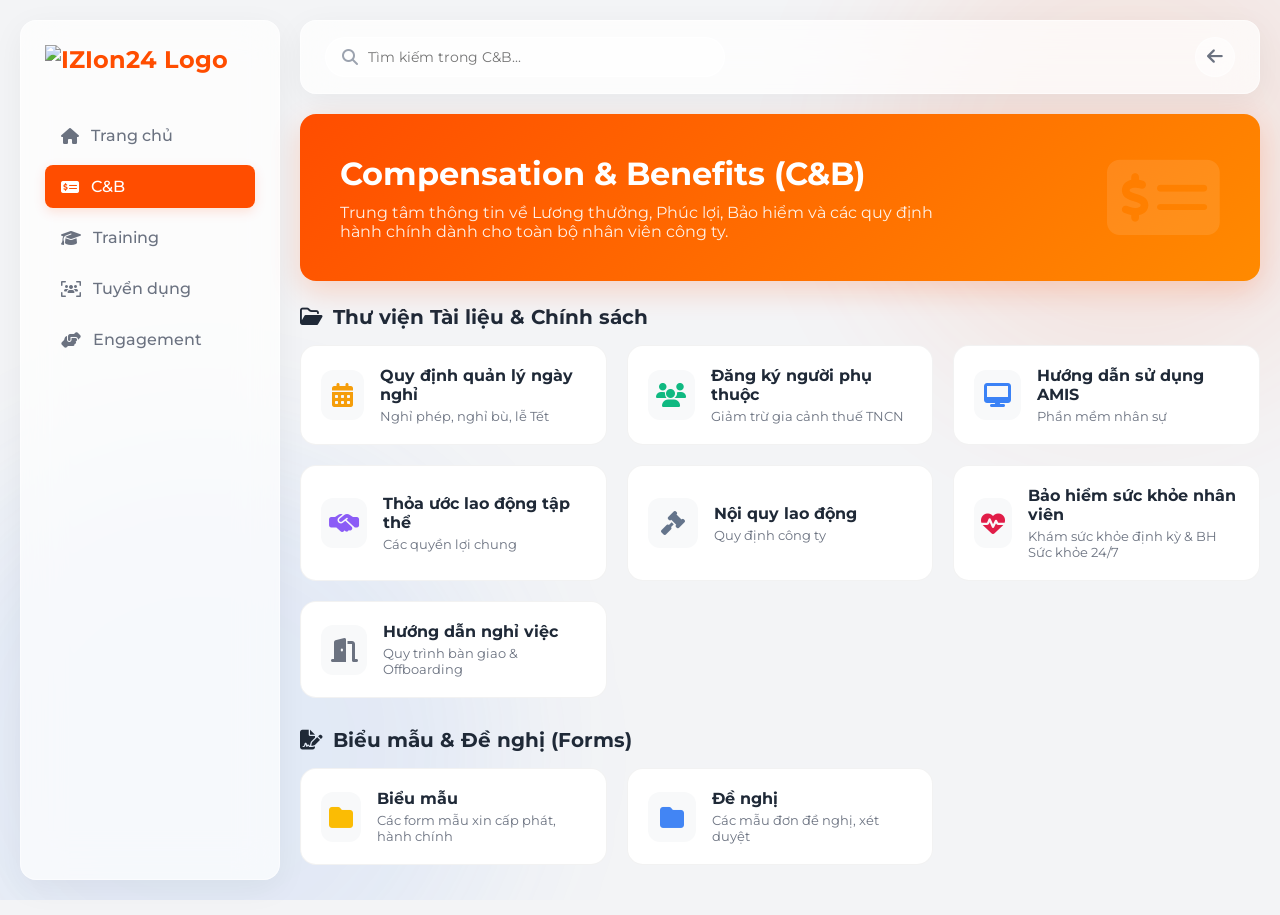
==== cb.html @ ee3f5f40 "Update cb.html update link file quy định ngày nghỉ" ====
<!DOCTYPE html>
<html lang="vi">
<head>
    <meta charset="UTF-8">
    <meta name="viewport" content="width=device-width, initial-scale=1.0">
    <title>HR Portal - C&B</title>
    <link href="https://fonts.googleapis.com/css2?family=Montserrat:wght@300;400;500;600;700&display=swap" rel="stylesheet">
    <link rel="stylesheet" href="https://cdnjs.cloudflare.com/ajax/libs/font-awesome/6.4.0/css/all.min.css">
    <link rel="stylesheet" href="style.css">
    <style>
        .page-header {
            background: linear-gradient(135deg, var(--primary) 0%, #ff8a00 100%);
            color: white;
            padding: 40px;
            border-radius: var(--radius);
            margin-bottom: 24px;
            box-shadow: 0 10px 30px rgba(255, 77, 0, 0.2);
            position: relative;
            overflow: hidden;
        }
        .page-header h1 { font-size: 32px; margin-bottom: 10px; }
        .page-header p { opacity: 0.9; font-size: 16px; max-width: 600px; }
        .page-header .icon-bg {
            position: absolute;
            right: 40px;
            top: 50%;
            transform: translateY(-50%);
            font-size: 100px;
            opacity: 0.1;
        }
        
        .resource-section {
            margin-bottom: 30px;
        }
        .resource-section h2 {
            font-size: 20px;
            margin-bottom: 16px;
            color: var(--text-main);
            display: flex;
            align-items: center;
            gap: 10px;
        }
        .resource-grid {
            display: grid;
            grid-template-columns: repeat(auto-fill, minmax(300px, 1fr));
            gap: 20px;
        }
        .drive-card {
            display: flex;
            align-items: center;
            gap: 16px;
            padding: 20px;
            background: white;
            border-radius: var(--radius);
            border: 1px solid rgba(0,0,0,0.05);
            transition: all 0.3s;
            cursor: pointer;
        }
        .drive-card:hover {
            transform: translateY(-3px);
            box-shadow: 0 8px 20px rgba(0,0,0,0.08);
            border-color: var(--primary-light);
        }
        .drive-icon {
            width: 50px;
            height: 50px;
            background: #f8f9fa;
            border-radius: 12px;
            display: flex;
            align-items: center;
            justify-content: center;
            font-size: 24px;
            color: #1a73e8; /* Google Drive color */
        }
        .drive-info h4 { font-size: 16px; margin-bottom: 4px; color: var(--text-main); }
        .drive-info p { font-size: 13px; color: var(--text-muted); }
    </style>
</head>
<body>
    <div class="background-blobs">
        <div class="blob blob-1"></div>
        <div class="blob blob-2"></div>
    </div>

    <div class="dashboard-container">
        <!-- Sidebar -->
        <aside class="sidebar glass-panel">
            <div class="logo">
                <img src="https://cms.izion24.com.vn/assets/098f2a3e-0f6f-4d96-aa2f-f60034ebe8cb/Logo%20Izion24%2003?width=600&quality=100&fit=contain&format=webp" alt="IZIon24 Logo" class="company-logo">
            </div>
            <nav class="nav-menu">
                <a href="index.html" class="nav-item"><i class="fa-solid fa-house"></i> Trang chủ</a>
                <a href="cb.html" class="nav-item active"><i class="fa-solid fa-money-check-dollar"></i> C&B</a>
                <a href="training.html" class="nav-item"><i class="fa-solid fa-graduation-cap"></i> Training</a>
                <a href="ta.html" class="nav-item"><i class="fa-solid fa-users-viewfinder"></i> Tuyển dụng</a>
                <a href="engagement.html" class="nav-item"><i class="fa-solid fa-handshake-angle"></i> Engagement</a>
            </nav>

        </aside>

        <!-- Main Content -->
        <main class="main-content">
            <header class="top-header glass-panel">
                <div class="search-bar">
                    <i class="fa-solid fa-magnifying-glass"></i>
                    <input type="text" placeholder="Tìm kiếm trong C&B...">
                </div>
                <div class="header-actions">
                    <a href="index.html" class="icon-btn" style="display:flex;align-items:center;justify-content:center"><i class="fa-solid fa-arrow-left"></i></a>
                </div>
            </header>

            <div class="content-area">
                <div class="page-header">
                    <h1>Compensation & Benefits (C&B)</h1>
                    <p>Trung tâm thông tin về Lương thưởng, Phúc lợi, Bảo hiểm và các quy định hành chính dành cho toàn bộ nhân viên công ty.</p>
                    <i class="fa-solid fa-money-check-dollar icon-bg"></i>
                </div>

                <div class="resource-section">
                    <h2><i class="fa-regular fa-folder-open"></i> Thư viện Tài liệu & Chính sách</h2>
                    <div class="resource-grid">
                        <a href="https://docs.google.com/document/d/1AbxZcBMudWza9EZrAGZC777dz2JgKwRQf4gHFp1xR5Q/edit?usp=sharing" target="_blank" class="drive-card">
                            <div class="drive-icon"><i class="fa-solid fa-calendar-days" style="color:#f59e0b"></i></div>
                            <div class="drive-info">
                                <h4>Quy định quản lý ngày nghỉ</h4>
                                <p>Nghỉ phép, nghỉ bù, lễ Tết</p>
                            </div>
                        </a>
                        <a href="https://ideallifevn-my.sharepoint.com/:f:/r/personal/appdept_izion24_com_vn/Documents/Ideal%20Life%20-%20Team%20HR/HR_Public%20Shared/H%C6%B0%E1%BB%9Bng%20D%E1%BA%ABn%20%C4%90%C4%83ng%20K%C3%BD%20Ng%C6%B0%E1%BB%9Di%20Ph%E1%BB%A5%20Thu%E1%BB%99c?csf=1&web=1&e=7vIiGQ" target="_blank" class="drive-card">
                            <div class="drive-icon"><i class="fa-solid fa-users" style="color:#10b981"></i></div>
                            <div class="drive-info">
                                <h4>Đăng ký người phụ thuộc</h4>
                                <p>Giảm trừ gia cảnh thuế TNCN</p>
                            </div>
                        </a>
                        <a href="https://ideallifevn-my.sharepoint.com/:f:/r/personal/appdept_izion24_com_vn/Documents/Ideal%20Life%20-%20Team%20HR/HR_Public%20Shared/H%C6%B0%E1%BB%9Bng%20D%E1%BA%ABn%20S%E1%BB%AD%20D%E1%BB%A5ng%20AMIS?csf=1&web=1&e=7DCGFP" target="_blank" class="drive-card">
                            <div class="drive-icon"><i class="fa-solid fa-desktop" style="color:#3b82f6"></i></div>
                            <div class="drive-info">
                                <h4>Hướng dẫn sử dụng AMIS</h4>
                                <p>Phần mềm nhân sự</p>
                            </div>
                        </a>
                        <a href="https://ideallifevn-my.sharepoint.com/:f:/r/personal/appdept_izion24_com_vn/Documents/Ideal%20Life%20-%20Team%20HR/HR_Public%20Shared/Th%E1%BB%8Fa%20%C6%AF%E1%BB%9Bc%20Lao%20%C4%90%E1%BB%99ng%20Ideal%20Life?csf=1&web=1&e=rgpT95" target="_blank" class="drive-card">
                            <div class="drive-icon"><i class="fa-solid fa-handshake-simple" style="color:#8b5cf6"></i></div>
                            <div class="drive-info">
                                <h4>Thỏa ước lao động tập thể</h4>
                                <p>Các quyền lợi chung</p>
                            </div>
                        </a>
                        <a href="https://ideallifevn-my.sharepoint.com/:f:/r/personal/appdept_izion24_com_vn/Documents/Ideal%20Life%20-%20Team%20HR/HR_Public%20Shared/N%E1%BB%99i%20Quy%20Lao%20%C4%90%E1%BB%99ng%20Ideal%20Life?csf=1&web=1&e=Hp98Ed" target="_blank" class="drive-card">
                            <div class="drive-icon"><i class="fa-solid fa-gavel" style="color:#64748b"></i></div>
                            <div class="drive-info">
                                <h4>Nội quy lao động</h4>
                                <p>Quy định công ty</p>
                            </div>
                        </a>
                        <a href="https://ideallifevn-my.sharepoint.com/:f:/r/personal/appdept_izion24_com_vn/Documents/Ideal%20Life%20-%20Team%20HR/HR_Public%20Shared/B%E1%BA%A3o%20Hi%E1%BB%83m%20S%E1%BB%A9c%20Kh%E1%BB%8Fe_Healthcare%20Insurance?csf=1&web=1&e=AlxNN8" target="_blank" class="drive-card">
                            <div class="drive-icon"><i class="fa-solid fa-heart-pulse" style="color:#e11d48"></i></div>
                            <div class="drive-info">
                                <h4>Bảo hiểm sức khỏe nhân viên</h4>
                                <p>Khám sức khỏe định kỳ & BH Sức khỏe 24/7</p>
                            </div>
                        </a>
                        <a href="https://ideallifevn-my.sharepoint.com/:f:/r/personal/appdept_izion24_com_vn/Documents/Ideal%20Life%20-%20Team%20HR/HR_Public%20Shared/H%C6%B0%E1%BB%9Bng%20D%E1%BA%ABn%20Ngh%E1%BB%89%20Vi%E1%BB%87c?csf=1&web=1&e=UAAgF6" target="_blank" class="drive-card">
                            <div class="drive-icon"><i class="fa-solid fa-door-open" style="color:#6b7280"></i></div>
                            <div class="drive-info">
                                <h4>Hướng dẫn nghỉ việc</h4>
                                <p>Quy trình bàn giao & Offboarding</p>
                            </div>
                        </a>
                    </div>
                </div>

                <div class="resource-section">
                    <h2><i class="fa-solid fa-file-signature"></i> Biểu mẫu & Đề nghị (Forms)</h2>
                    <div class="resource-grid">
                        <a href="https://ideallifevn-my.sharepoint.com/:b:/r/personal/appdept_izion24_com_vn/Documents/Ideal%20Life%20-%20Team%20HR/HR_Public%20Shared/Quy%20%C4%90%E1%BB%8Bnh%20Qu%E1%BA%A3n%20L%C3%BD%20Ng%C3%A0y%20Ngh%E1%BB%89%20%C4%90%E1%BB%91i%20V%E1%BB%9Bi%20Ng%C6%B0%E1%BB%9Di%20Lao%20%C4%90%E1%BB%99ng%20T%E1%BA%A1i%20Ideal%20Life/IDL_Quy%20%C4%90%E1%BB%8Bnh%20Qu%E1%BA%A3n%20L%C3%BD%20Ng%C3%A0y%20Ngh%E1%BB%89%20D%C3%A0nh%20Cho%20Ng%C6%B0%E1%BB%9Di%20Lao%20%C4%90%E1%BB%99ng_2023.pdf?csf=1&web=1&e=c96oAh" target="_blank" class="drive-card">
                            <div class="drive-icon"><i class="fa-solid fa-folder" style="color:#fbbc04"></i></div>
                            <div class="drive-info">
                                <h4>Biểu mẫu</h4>
                                <p>Các form mẫu xin cấp phát, hành chính</p>
                            </div>
                        </a>
                        <a href="https://ideallifevn-my.sharepoint.com/:f:/r/personal/appdept_izion24_com_vn/Documents/Ideal%20Life%20-%20Team%20HR/HR_Public%20Shared/H%C6%B0%E1%BB%9Bng%20D%E1%BA%ABn%20Ngh%E1%BB%89%20Vi%E1%BB%87c?csf=1&web=1&e=UAAgF6" target="_blank" class="drive-card">
                            <div class="drive-icon"><i class="fa-solid fa-folder" style="color:#4285f4"></i></div>
                            <div class="drive-info">
                                <h4>Đề nghị</h4>
                                <p>Các mẫu đơn đề nghị, xét duyệt</p>
                            </div>
                        </a>
                    </div>
                </div>
            </div>
        </main>
    </div>
    <script src="app.js"></script>
</body>
</html>
---- style.css ----
:root {
    /* Brand Colors */
    --primary: #FF4D00;
    --primary-hover: #e64500;
    --primary-light: rgba(255, 77, 0, 0.15);
    
    /* Backgrounds & Surfaces (Glassmorphism) */
    --bg-color: #f3f4f6;
    --surface: rgba(255, 255, 255, 0.7);
    --surface-border: rgba(255, 255, 255, 0.5);
    
    /* Typography */
    --text-main: #1f2937;
    --text-muted: #6b7280;
    --text-light: #9ca3af;
    
    /* Layout */
    --sidebar-width: 260px;
    --radius: 16px;
    --radius-sm: 8px;
    --shadow: 0 8px 32px rgba(0, 0, 0, 0.05);
}

* {
    margin: 0;
    padding: 0;
    box-sizing: border-box;
    font-family: 'Montserrat', sans-serif;
}

body {
    background-color: var(--bg-color);
    color: var(--text-main);
    min-height: 100vh;
    overflow-x: hidden;
    position: relative;
}

/* Background Blobs for Glassmorphism Effect */
.background-blobs {
    position: fixed;
    top: 0;
    left: 0;
    width: 100vw;
    height: 100vh;
    z-index: -1;
    overflow: hidden;
}

.blob {
    position: absolute;
    border-radius: 50%;
    filter: blur(80px);
    opacity: 0.6;
    animation: float 10s infinite ease-in-out alternate;
}

.blob-1 {
    top: -100px;
    right: -100px;
    width: 500px;
    height: 500px;
    background: var(--primary-light);
}

.blob-2 {
    bottom: -150px;
    left: -100px;
    width: 600px;
    height: 600px;
    background: rgba(59, 130, 246, 0.15); /* Soft blue blob */
    animation-delay: -5s;
}

@keyframes float {
    0% { transform: translate(0, 0) scale(1); }
    100% { transform: translate(30px, 50px) scale(1.1); }
}

/* Reusable Components */
.glass-panel {
    background: var(--surface);
    backdrop-filter: blur(20px);
    -webkit-backdrop-filter: blur(20px);
    border: 1px solid var(--surface-border);
    border-radius: var(--radius);
    box-shadow: var(--shadow);
}

a {
    text-decoration: none;
    color: inherit;
}

/* Layout Container */
.dashboard-container {
    display: flex;
    min-height: 100vh;
    padding: 20px;
    gap: 20px;
}

/* Sidebar */
.sidebar {
    width: var(--sidebar-width);
    flex-shrink: 0;
    display: flex;
    flex-direction: column;
    padding: 24px;
    position: sticky;
    top: 20px;
    height: calc(100vh - 40px);
}

.logo {
    display: flex;
    align-items: center;
    gap: 12px;
    font-size: 24px;
    font-weight: 700;
    color: var(--primary);
    margin-bottom: 40px;
}

.company-logo {
    max-width: 100%;
    max-height: 40px;
    object-fit: contain;
}

.nav-menu {
    display: flex;
    flex-direction: column;
    gap: 8px;
    flex: 1;
}

.nav-item {
    display: flex;
    align-items: center;
    gap: 12px;
    padding: 12px 16px;
    border-radius: var(--radius-sm);
    color: var(--text-muted);
    font-weight: 500;
    transition: all 0.3s ease;
}

.nav-item:hover {
    background: rgba(255, 255, 255, 0.5);
    color: var(--text-main);
    transform: translateX(4px);
}

.nav-item.active {
    background: var(--primary);
    color: white;
    box-shadow: 0 4px 12px var(--primary-light);
}

.user-profile {
    display: flex;
    align-items: center;
    gap: 12px;
    padding-top: 20px;
    border-top: 1px solid rgba(0,0,0,0.05);
}

.avatar img {
    width: 40px;
    height: 40px;
    border-radius: 50%;
}

.user-info {
    display: flex;
    flex-direction: column;
}

.user-name {
    font-weight: 600;
    font-size: 14px;
}

.user-role {
    font-size: 12px;
    color: var(--text-muted);
}

/* Main Content */
.main-content {
    flex: 1;
    display: flex;
    flex-direction: column;
    gap: 20px;
    min-width: 0;
}

/* Header */
.top-header {
    display: flex;
    justify-content: space-between;
    align-items: center;
    padding: 16px 24px;
    border-radius: var(--radius);
}

.search-bar {
    display: flex;
    align-items: center;
    gap: 10px;
    background: rgba(255, 255, 255, 0.6);
    padding: 10px 16px;
    border-radius: 20px;
    width: 400px;
    border: 1px solid rgba(255, 255, 255, 0.8);
    transition: all 0.3s ease;
}

.search-bar:focus-within {
    background: white;
    box-shadow: 0 4px 12px rgba(0,0,0,0.05);
    border-color: var(--primary-light);
}

.search-bar i {
    color: var(--text-light);
}

.search-bar input {
    border: none;
    background: transparent;
    outline: none;
    width: 100%;
    font-size: 14px;
    color: var(--text-main);
}

.header-actions {
    display: flex;
    align-items: center;
    gap: 16px;
}

.icon-btn {
    width: 40px;
    height: 40px;
    border-radius: 50%;
    border: 1px solid var(--surface-border);
    background: rgba(255, 255, 255, 0.5);
    color: var(--text-muted);
    cursor: pointer;
    transition: all 0.2s;
    font-size: 18px;
}

.icon-btn:hover {
    background: white;
    color: var(--primary);
}

.primary-btn {
    background: var(--primary);
    color: white;
    border: none;
    padding: 10px 20px;
    border-radius: 20px;
    font-weight: 500;
    cursor: pointer;
    display: flex;
    align-items: center;
    gap: 8px;
    transition: all 0.2s;
    box-shadow: 0 4px 12px var(--primary-light);
}

.primary-btn:hover {
    background: var(--primary-hover);
    transform: translateY(-2px);
}

/* Dashboard Content Area */
.content-area {
    animation: fadeIn 0.5s ease-out;
}

@keyframes fadeIn {
    from { opacity: 0; transform: translateY(10px); }
    to { opacity: 1; transform: translateY(0); }
}

.welcome-section {
    margin-bottom: 24px;
}

.welcome-section h1 {
    font-size: 28px;
    margin-bottom: 8px;
    color: var(--text-main);
}

.welcome-section p {
    color: var(--text-muted);
}

.departments-grid {
    display: grid;
    grid-template-columns: repeat(auto-fit, minmax(280px, 1fr));
    gap: 20px;
    margin-bottom: 24px;
}

.dept-card {
    padding: 24px;
    display: flex;
    flex-direction: column;
    gap: 16px;
    transition: all 0.3s ease;
    cursor: pointer;
    position: relative;
    overflow: hidden;
}

.dept-card::before {
    content: '';
    position: absolute;
    top: 0;
    left: 0;
    width: 4px;
    height: 100%;
    background: var(--primary);
    opacity: 0;
    transition: opacity 0.3s ease;
}

.dept-card:hover {
    transform: translateY(-5px);
    background: rgba(255, 255, 255, 0.9);
}

.dept-card:hover::before {
    opacity: 1;
}

.card-icon {
    width: 48px;
    height: 48px;
    border-radius: 12px;
    display: flex;
    align-items: center;
    justify-content: center;
    font-size: 20px;
}

.dept-card h3 {
    font-size: 18px;
    font-weight: 600;
}

.dept-card p {
    font-size: 14px;
    color: var(--text-muted);
    line-height: 1.5;
    flex: 1;
}

.card-link {
    font-size: 14px;
    font-weight: 600;
    color: var(--primary);
    display: flex;
    align-items: center;
    gap: 6px;
    opacity: 0;
    transform: translateX(-10px);
    transition: all 0.3s ease;
}

.dept-card:hover .card-link {
    opacity: 1;
    transform: translateX(0);
}

.dashboard-bottom {
    display: grid;
    grid-template-columns: 1fr;
    gap: 20px;
}

.announcements {
    padding: 24px;
}

.announcements h3 {
    font-size: 18px;
    margin-bottom: 20px;
    display: flex;
    align-items: center;
    gap: 10px;
    color: var(--primary);
}

.news-list {
    list-style: none;
    display: flex;
    flex-direction: column;
    gap: 16px;
}

.news-list li {
    display: flex;
    gap: 16px;
    padding-bottom: 16px;
    border-bottom: 1px solid rgba(0,0,0,0.05);
}

.news-list li:last-child {
    border-bottom: none;
    padding-bottom: 0;
}

.news-date {
    font-weight: 600;
    color: var(--primary);
    font-size: 14px;
    min-width: 50px;
}

.news-list h4 {
    font-size: 15px;
    margin-bottom: 4px;
}

.news-list p {
    font-size: 13px;
    color: var(--text-muted);
}

/* Responsive */
@media (max-width: 1024px) {
    .dashboard-container {
        flex-direction: column;
    }
    
    .sidebar {
        width: 100%;
        height: auto;
        position: static;
        flex-direction: row;
        align-items: center;
        justify-content: space-between;
        padding: 16px;
    }
    
    .nav-menu {
        flex-direction: row;
        overflow-x: auto;
    }
    
    .user-profile {
        padding-top: 0;
        border-top: none;
        border-left: 1px solid rgba(0,0,0,0.05);
        padding-left: 20px;
    }
}
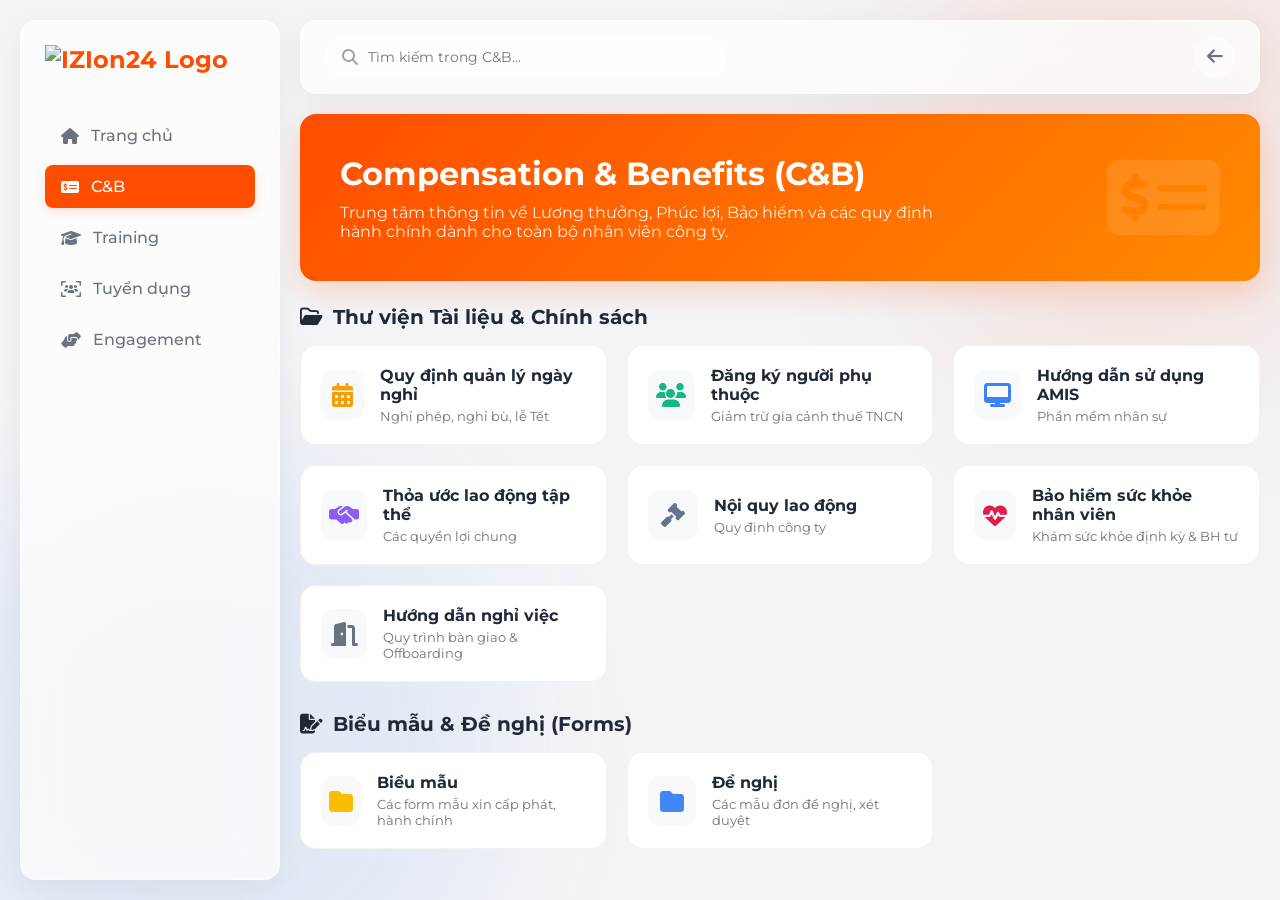
==== commit d64e0c17: "Add files via upload" ====
--- a/cb.html
+++ b/cb.html
@@ -4,6 +4,7 @@
     <meta charset="UTF-8">
     <meta name="viewport" content="width=device-width, initial-scale=1.0">
     <title>HR Portal - C&B</title>
+    <link rel="icon" type="image/png" href="favicon.png">
     <link href="https://fonts.googleapis.com/css2?family=Montserrat:wght@300;400;500;600;700&display=swap" rel="stylesheet">
     <link rel="stylesheet" href="https://cdnjs.cloudflare.com/ajax/libs/font-awesome/6.4.0/css/all.min.css">
     <link rel="stylesheet" href="style.css">
@@ -77,6 +78,11 @@
     </style>
 </head>
 <body>
+    <!-- Mobile: Logo bar trên cùng (bấm về trang chủ) -->
+    <a href="index.html" class="mobile-top-bar">
+        <img src="https://cms.izion24.com.vn/assets/098f2a3e-0f6f-4d96-aa2f-f60034ebe8cb/Logo%20Izion24%2003?width=600&quality=100&fit=contain&format=webp" alt="IZIon24 Logo" class="company-logo">
+    </a>
+
     <div class="background-blobs">
         <div class="blob blob-1"></div>
         <div class="blob blob-2"></div>
@@ -120,49 +126,49 @@
                 <div class="resource-section">
                     <h2><i class="fa-regular fa-folder-open"></i> Thư viện Tài liệu & Chính sách</h2>
                     <div class="resource-grid">
-                        <a href="https://docs.google.com/document/d/1AbxZcBMudWza9EZrAGZC777dz2JgKwRQf4gHFp1xR5Q/edit?usp=sharing" target="_blank" class="drive-card">
+                        <a href="https://docs.google.com/document/d/1f5UoTVVw1qe2sle0U5Uk7vuESmFowIqIcg8D15KIDoM/edit?usp=sharing" target="_blank" class="drive-card">
                             <div class="drive-icon"><i class="fa-solid fa-calendar-days" style="color:#f59e0b"></i></div>
                             <div class="drive-info">
                                 <h4>Quy định quản lý ngày nghỉ</h4>
                                 <p>Nghỉ phép, nghỉ bù, lễ Tết</p>
                             </div>
                         </a>
-                        <a href="https://ideallifevn-my.sharepoint.com/:f:/r/personal/appdept_izion24_com_vn/Documents/Ideal%20Life%20-%20Team%20HR/HR_Public%20Shared/H%C6%B0%E1%BB%9Bng%20D%E1%BA%ABn%20%C4%90%C4%83ng%20K%C3%BD%20Ng%C6%B0%E1%BB%9Di%20Ph%E1%BB%A5%20Thu%E1%BB%99c?csf=1&web=1&e=7vIiGQ" target="_blank" class="drive-card">
+                        <a href="https://docs.google.com/document/d/1f5UoTVVw1qe2sle0U5Uk7vuESmFowIqIcg8D15KIDoM/edit?usp=sharing" target="_blank" class="drive-card">
                             <div class="drive-icon"><i class="fa-solid fa-users" style="color:#10b981"></i></div>
                             <div class="drive-info">
                                 <h4>Đăng ký người phụ thuộc</h4>
                                 <p>Giảm trừ gia cảnh thuế TNCN</p>
                             </div>
                         </a>
-                        <a href="https://ideallifevn-my.sharepoint.com/:f:/r/personal/appdept_izion24_com_vn/Documents/Ideal%20Life%20-%20Team%20HR/HR_Public%20Shared/H%C6%B0%E1%BB%9Bng%20D%E1%BA%ABn%20S%E1%BB%AD%20D%E1%BB%A5ng%20AMIS?csf=1&web=1&e=7DCGFP" target="_blank" class="drive-card">
+                        <a href="https://docs.google.com/document/d/1f5UoTVVw1qe2sle0U5Uk7vuESmFowIqIcg8D15KIDoM/edit?usp=sharing" target="_blank" class="drive-card">
                             <div class="drive-icon"><i class="fa-solid fa-desktop" style="color:#3b82f6"></i></div>
                             <div class="drive-info">
                                 <h4>Hướng dẫn sử dụng AMIS</h4>
                                 <p>Phần mềm nhân sự</p>
                             </div>
                         </a>
-                        <a href="https://ideallifevn-my.sharepoint.com/:f:/r/personal/appdept_izion24_com_vn/Documents/Ideal%20Life%20-%20Team%20HR/HR_Public%20Shared/Th%E1%BB%8Fa%20%C6%AF%E1%BB%9Bc%20Lao%20%C4%90%E1%BB%99ng%20Ideal%20Life?csf=1&web=1&e=rgpT95" target="_blank" class="drive-card">
+                        <a href="https://docs.google.com/document/d/1f5UoTVVw1qe2sle0U5Uk7vuESmFowIqIcg8D15KIDoM/edit?usp=sharing" target="_blank" class="drive-card">
                             <div class="drive-icon"><i class="fa-solid fa-handshake-simple" style="color:#8b5cf6"></i></div>
                             <div class="drive-info">
                                 <h4>Thỏa ước lao động tập thể</h4>
                                 <p>Các quyền lợi chung</p>
                             </div>
                         </a>
-                        <a href="https://ideallifevn-my.sharepoint.com/:f:/r/personal/appdept_izion24_com_vn/Documents/Ideal%20Life%20-%20Team%20HR/HR_Public%20Shared/N%E1%BB%99i%20Quy%20Lao%20%C4%90%E1%BB%99ng%20Ideal%20Life?csf=1&web=1&e=Hp98Ed" target="_blank" class="drive-card">
+                        <a href="https://docs.google.com/document/d/1f5UoTVVw1qe2sle0U5Uk7vuESmFowIqIcg8D15KIDoM/edit?usp=sharing" target="_blank" class="drive-card">
                             <div class="drive-icon"><i class="fa-solid fa-gavel" style="color:#64748b"></i></div>
                             <div class="drive-info">
                                 <h4>Nội quy lao động</h4>
                                 <p>Quy định công ty</p>
                             </div>
                         </a>
-                        <a href="https://ideallifevn-my.sharepoint.com/:f:/r/personal/appdept_izion24_com_vn/Documents/Ideal%20Life%20-%20Team%20HR/HR_Public%20Shared/B%E1%BA%A3o%20Hi%E1%BB%83m%20S%E1%BB%A9c%20Kh%E1%BB%8Fe_Healthcare%20Insurance?csf=1&web=1&e=AlxNN8" target="_blank" class="drive-card">
+                        <a href="https://docs.google.com/document/d/1f5UoTVVw1qe2sle0U5Uk7vuESmFowIqIcg8D15KIDoM/edit?usp=sharing" target="_blank" class="drive-card">
                             <div class="drive-icon"><i class="fa-solid fa-heart-pulse" style="color:#e11d48"></i></div>
                             <div class="drive-info">
                                 <h4>Bảo hiểm sức khỏe nhân viên</h4>
-                                <p>Khám sức khỏe định kỳ & BH Sức khỏe 24/7</p>
-                            </div>
-                        </a>
-                        <a href="https://ideallifevn-my.sharepoint.com/:f:/r/personal/appdept_izion24_com_vn/Documents/Ideal%20Life%20-%20Team%20HR/HR_Public%20Shared/H%C6%B0%E1%BB%9Bng%20D%E1%BA%ABn%20Ngh%E1%BB%89%20Vi%E1%BB%87c?csf=1&web=1&e=UAAgF6" target="_blank" class="drive-card">
+                                <p>Khám sức khỏe định kỳ & BH tư</p>
+                            </div>
+                        </a>
+                        <a href="https://docs.google.com/document/d/1f5UoTVVw1qe2sle0U5Uk7vuESmFowIqIcg8D15KIDoM/edit?usp=sharing" target="_blank" class="drive-card">
                             <div class="drive-icon"><i class="fa-solid fa-door-open" style="color:#6b7280"></i></div>
                             <div class="drive-info">
                                 <h4>Hướng dẫn nghỉ việc</h4>
@@ -175,14 +181,14 @@
                 <div class="resource-section">
                     <h2><i class="fa-solid fa-file-signature"></i> Biểu mẫu & Đề nghị (Forms)</h2>
                     <div class="resource-grid">
-                        <a href="https://ideallifevn-my.sharepoint.com/:b:/r/personal/appdept_izion24_com_vn/Documents/Ideal%20Life%20-%20Team%20HR/HR_Public%20Shared/Quy%20%C4%90%E1%BB%8Bnh%20Qu%E1%BA%A3n%20L%C3%BD%20Ng%C3%A0y%20Ngh%E1%BB%89%20%C4%90%E1%BB%91i%20V%E1%BB%9Bi%20Ng%C6%B0%E1%BB%9Di%20Lao%20%C4%90%E1%BB%99ng%20T%E1%BA%A1i%20Ideal%20Life/IDL_Quy%20%C4%90%E1%BB%8Bnh%20Qu%E1%BA%A3n%20L%C3%BD%20Ng%C3%A0y%20Ngh%E1%BB%89%20D%C3%A0nh%20Cho%20Ng%C6%B0%E1%BB%9Di%20Lao%20%C4%90%E1%BB%99ng_2023.pdf?csf=1&web=1&e=c96oAh" target="_blank" class="drive-card">
+                        <a href="https://docs.google.com/document/d/1f5UoTVVw1qe2sle0U5Uk7vuESmFowIqIcg8D15KIDoM/edit?usp=sharing" target="_blank" class="drive-card">
                             <div class="drive-icon"><i class="fa-solid fa-folder" style="color:#fbbc04"></i></div>
                             <div class="drive-info">
                                 <h4>Biểu mẫu</h4>
                                 <p>Các form mẫu xin cấp phát, hành chính</p>
                             </div>
                         </a>
-                        <a href="https://ideallifevn-my.sharepoint.com/:f:/r/personal/appdept_izion24_com_vn/Documents/Ideal%20Life%20-%20Team%20HR/HR_Public%20Shared/H%C6%B0%E1%BB%9Bng%20D%E1%BA%ABn%20Ngh%E1%BB%89%20Vi%E1%BB%87c?csf=1&web=1&e=UAAgF6" target="_blank" class="drive-card">
+                        <a href="https://docs.google.com/document/d/1f5UoTVVw1qe2sle0U5Uk7vuESmFowIqIcg8D15KIDoM/edit?usp=sharing" target="_blank" class="drive-card">
                             <div class="drive-icon"><i class="fa-solid fa-folder" style="color:#4285f4"></i></div>
                             <div class="drive-info">
                                 <h4>Đề nghị</h4>
@@ -194,6 +200,30 @@
             </div>
         </main>
     </div>
+    <!-- Mobile: Bottom Navigation Bar -->
+    <nav class="mobile-bottom-nav">
+        <a href="index.html" class="mobile-nav-item">
+            <i class="fa-solid fa-house"></i>
+            <span>Trang chủ</span>
+        </a>
+        <a href="cb.html" class="mobile-nav-item active">
+            <i class="fa-solid fa-money-check-dollar"></i>
+            <span>C&B</span>
+        </a>
+        <a href="training.html" class="mobile-nav-item">
+            <i class="fa-solid fa-graduation-cap"></i>
+            <span>Training</span>
+        </a>
+        <a href="ta.html" class="mobile-nav-item">
+            <i class="fa-solid fa-users-viewfinder"></i>
+            <span>Tuyển dụng</span>
+        </a>
+        <a href="engagement.html" class="mobile-nav-item">
+            <i class="fa-solid fa-handshake-angle"></i>
+            <span>Engagement</span>
+        </a>
+    </nav>
+
     <script src="app.js"></script>
 </body>
 </html>
--- a/style.css
+++ b/style.css
@@ -412,11 +412,19 @@
     gap: 16px;
     padding-bottom: 16px;
     border-bottom: 1px solid rgba(0,0,0,0.05);
+    align-items: flex-start;
 }
 
 .news-list li:last-child {
     border-bottom: none;
     padding-bottom: 0;
+}
+
+/* Đảm bảo phần nội dung tin tức không bị cắt */
+.news-list li > div {
+    flex: 1;
+    min-width: 0;
+    word-break: break-word;
 }
 
 .news-date {
@@ -424,43 +432,144 @@
     color: var(--primary);
     font-size: 14px;
     min-width: 50px;
+    flex-shrink: 0;
 }
 
 .news-list h4 {
     font-size: 15px;
     margin-bottom: 4px;
+    word-break: break-word;
 }
 
 .news-list p {
     font-size: 13px;
     color: var(--text-muted);
-}
-
-/* Responsive */
-@media (max-width: 1024px) {
+    word-break: break-word;
+    white-space: normal;
+    overflow: visible;
+}
+
+/* ===================== RESPONSIVE MOBILE ===================== */
+
+/* Ẩn bottom nav và top bar trên desktop */
+.mobile-bottom-nav { display: none; }
+.mobile-top-bar    { display: none; }
+
+@media (max-width: 768px) {
+
+    /* Ẩn sidebar hoàn toàn */
+    .sidebar { display: none; }
+
+    /* Hiện mobile logo bar (sticky trên cùng) */
+    .mobile-top-bar {
+        display: flex;
+        align-items: center;
+        justify-content: center;
+        padding: 12px 16px;
+        background: rgba(255, 255, 255, 0.88);
+        backdrop-filter: blur(20px);
+        -webkit-backdrop-filter: blur(20px);
+        border-bottom: 1px solid rgba(0, 0, 0, 0.06);
+        position: sticky;
+        top: 0;
+        z-index: 100;
+        box-shadow: 0 2px 10px rgba(0,0,0,0.05);
+    }
+
+    .mobile-top-bar .company-logo {
+        max-height: 34px;
+        object-fit: contain;
+    }
+
+    /* Hiện bottom navigation bar */
+    .mobile-bottom-nav {
+        position: fixed;
+        bottom: 0;
+        left: 0;
+        right: 0;
+        z-index: 999;
+        background: rgba(255, 255, 255, 0.95);
+        backdrop-filter: blur(20px);
+        -webkit-backdrop-filter: blur(20px);
+        border-top: 1px solid rgba(0, 0, 0, 0.08);
+        display: flex;
+        justify-content: space-around;
+        align-items: center;
+        padding: 8px 0 14px 0;
+        box-shadow: 0 -4px 20px rgba(0, 0, 0, 0.06);
+    }
+
+    .mobile-nav-item {
+        display: flex;
+        flex-direction: column;
+        align-items: center;
+        gap: 3px;
+        padding: 4px 8px;
+        color: var(--text-muted);
+        font-size: 10px;
+        font-weight: 500;
+        text-decoration: none;
+        transition: color 0.2s;
+        min-width: 50px;
+    }
+
+    .mobile-nav-item i { font-size: 20px; }
+    .mobile-nav-item.active { color: var(--primary); }
+
+    /* Layout: 1 cột, có chỗ cho bottom nav */
     .dashboard-container {
         flex-direction: column;
-    }
-    
-    .sidebar {
-        width: 100%;
-        height: auto;
-        position: static;
-        flex-direction: row;
-        align-items: center;
-        justify-content: space-between;
-        padding: 16px;
-    }
-    
-    .nav-menu {
-        flex-direction: row;
-        overflow-x: auto;
-    }
-    
-    .user-profile {
-        padding-top: 0;
-        border-top: none;
-        border-left: 1px solid rgba(0,0,0,0.05);
-        padding-left: 20px;
-    }
-}
+        padding: 12px 12px 100px 12px;
+        gap: 12px;
+    }
+
+    /* Header thu gọn */
+    .top-header { padding: 10px 14px; gap: 10px; }
+    .search-bar { width: 100%; flex: 1; }
+
+    /* Hero header nhỏ lại */
+    .page-header { padding: 24px 20px !important; }
+    .page-header h1 { font-size: 20px !important; }
+    .page-header .icon-bg { display: none; }
+
+    /* Tất cả grid chuyển sang 1 cột */
+    .departments-grid,
+    .resource-grid,
+    .policy-grid,
+    .job-grid,
+    .engagement-grid { grid-template-columns: 1fr; }
+
+    /* Welcome section */
+    .welcome-section h1 { font-size: 20px; }
+
+    /* Training grid 1 cột */
+    .training-grid { grid-template-columns: 1fr !important; }
+
+    /* Bảng tin & Thông báo: hiển thị đầy đủ nội dung */
+    .announcements { padding: 16px; }
+
+    .news-list li {
+        flex-direction: column;
+        gap: 6px;
+        padding-bottom: 16px;
+    }
+
+    .news-list h4 { font-size: 14px; }
+
+    .news-list p {
+        font-size: 13px;
+        white-space: normal;
+        overflow: visible;
+        display: block;
+    }
+
+    .news-date {
+        font-size: 11px;
+        min-width: unset;
+        background: rgba(255, 77, 0, 0.1);
+        padding: 3px 8px;
+        border-radius: 4px;
+        font-weight: 600;
+        display: inline-block;
+    }
+}
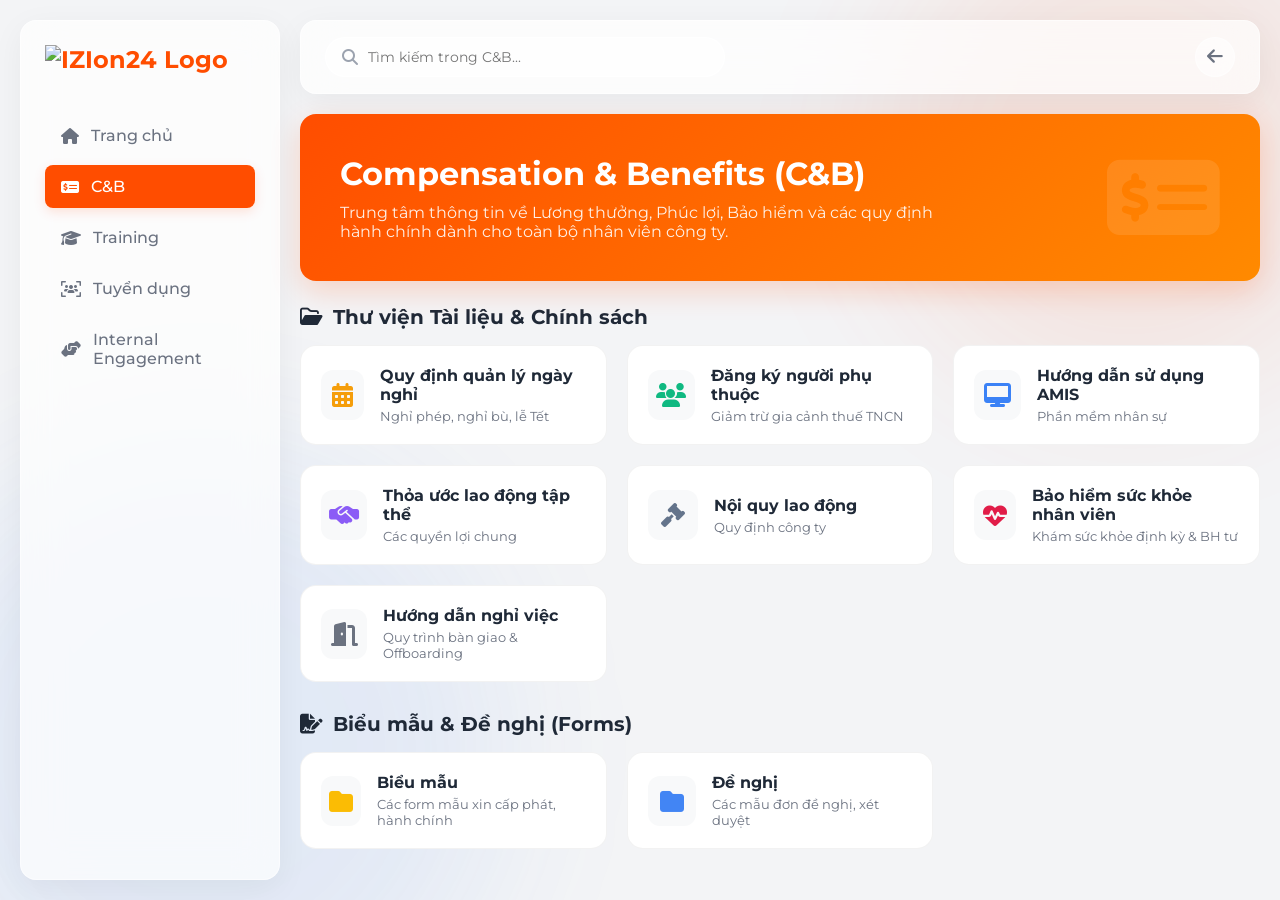
==== commit 1400d977: "Update cb.html" ====
--- a/cb.html
+++ b/cb.html
@@ -99,7 +99,7 @@
                 <a href="cb.html" class="nav-item active"><i class="fa-solid fa-money-check-dollar"></i> C&B</a>
                 <a href="training.html" class="nav-item"><i class="fa-solid fa-graduation-cap"></i> Training</a>
                 <a href="ta.html" class="nav-item"><i class="fa-solid fa-users-viewfinder"></i> Tuyển dụng</a>
-                <a href="engagement.html" class="nav-item"><i class="fa-solid fa-handshake-angle"></i> Engagement</a>
+                <a href="engagement.html" class="nav-item"><i class="fa-solid fa-handshake-angle"></i>Internal Engagement</a>
             </nav>
 
         </aside>
@@ -126,49 +126,49 @@
                 <div class="resource-section">
                     <h2><i class="fa-regular fa-folder-open"></i> Thư viện Tài liệu & Chính sách</h2>
                     <div class="resource-grid">
-                        <a href="https://docs.google.com/document/d/1f5UoTVVw1qe2sle0U5Uk7vuESmFowIqIcg8D15KIDoM/edit?usp=sharing" target="_blank" class="drive-card">
+                        <a href="https://ideallifevn-my.sharepoint.com/:b:/r/personal/appdept_izion24_com_vn/Documents/Ideal%20Life%20-%20Team%20HR/HR_Public%20Shared/Quy%20%C4%90%E1%BB%8Bnh%20Qu%E1%BA%A3n%20L%C3%BD%20Ng%C3%A0y%20Ngh%E1%BB%89%20%C4%90%E1%BB%91i%20V%E1%BB%9Bi%20Ng%C6%B0%E1%BB%9Di%20Lao%20%C4%90%E1%BB%99ng%20T%E1%BA%A1i%20Ideal%20Life/IDL_Quy%20%C4%90%E1%BB%8Bnh%20Qu%E1%BA%A3n%20L%C3%BD%20Ng%C3%A0y%20Ngh%E1%BB%89%20D%C3%A0nh%20Cho%20Ng%C6%B0%E1%BB%9Di%20Lao%20%C4%90%E1%BB%99ng_2023.pdf?csf=1&web=1&e=y4h2LG" target="_blank" class="drive-card">
                             <div class="drive-icon"><i class="fa-solid fa-calendar-days" style="color:#f59e0b"></i></div>
                             <div class="drive-info">
                                 <h4>Quy định quản lý ngày nghỉ</h4>
                                 <p>Nghỉ phép, nghỉ bù, lễ Tết</p>
                             </div>
                         </a>
-                        <a href="https://docs.google.com/document/d/1f5UoTVVw1qe2sle0U5Uk7vuESmFowIqIcg8D15KIDoM/edit?usp=sharing" target="_blank" class="drive-card">
+                        <a href="https://ideallifevn-my.sharepoint.com/:f:/r/personal/appdept_izion24_com_vn/Documents/Ideal%20Life%20-%20Team%20HR/HR_Public%20Shared/H%C6%B0%E1%BB%9Bng%20D%E1%BA%ABn%20%C4%90%C4%83ng%20K%C3%BD%20Ng%C6%B0%E1%BB%9Di%20Ph%E1%BB%A5%20Thu%E1%BB%99c?csf=1&web=1&e=ZMcFMP" target="_blank" class="drive-card">
                             <div class="drive-icon"><i class="fa-solid fa-users" style="color:#10b981"></i></div>
                             <div class="drive-info">
                                 <h4>Đăng ký người phụ thuộc</h4>
                                 <p>Giảm trừ gia cảnh thuế TNCN</p>
                             </div>
                         </a>
-                        <a href="https://docs.google.com/document/d/1f5UoTVVw1qe2sle0U5Uk7vuESmFowIqIcg8D15KIDoM/edit?usp=sharing" target="_blank" class="drive-card">
+                        <a href="https://ideallifevn-my.sharepoint.com/:f:/r/personal/appdept_izion24_com_vn/Documents/Ideal%20Life%20-%20Team%20HR/HR_Public%20Shared/H%C6%B0%E1%BB%9Bng%20D%E1%BA%ABn%20S%E1%BB%AD%20D%E1%BB%A5ng%20AMIS?csf=1&web=1&e=bDu0J3" target="_blank" class="drive-card">
                             <div class="drive-icon"><i class="fa-solid fa-desktop" style="color:#3b82f6"></i></div>
                             <div class="drive-info">
                                 <h4>Hướng dẫn sử dụng AMIS</h4>
                                 <p>Phần mềm nhân sự</p>
                             </div>
                         </a>
-                        <a href="https://docs.google.com/document/d/1f5UoTVVw1qe2sle0U5Uk7vuESmFowIqIcg8D15KIDoM/edit?usp=sharing" target="_blank" class="drive-card">
+                        <a href="https://ideallifevn-my.sharepoint.com/:b:/r/personal/appdept_izion24_com_vn/Documents/Ideal%20Life%20-%20Team%20HR/HR_Public%20Shared/Th%E1%BB%8Fa%20%C6%AF%E1%BB%9Bc%20Lao%20%C4%90%E1%BB%99ng%20Ideal%20Life/Th%E1%BB%8Fa%20%C6%AF%E1%BB%9Bc%20Lao%20%C4%90%E1%BB%99ng_Ideal%20Life_Ban%20H%C3%A0nh.pdf?csf=1&web=1&e=ZptFhX" target="_blank" class="drive-card">
                             <div class="drive-icon"><i class="fa-solid fa-handshake-simple" style="color:#8b5cf6"></i></div>
                             <div class="drive-info">
                                 <h4>Thỏa ước lao động tập thể</h4>
                                 <p>Các quyền lợi chung</p>
                             </div>
                         </a>
-                        <a href="https://docs.google.com/document/d/1f5UoTVVw1qe2sle0U5Uk7vuESmFowIqIcg8D15KIDoM/edit?usp=sharing" target="_blank" class="drive-card">
+                        <a href="https://ideallifevn-my.sharepoint.com/:b:/r/personal/appdept_izion24_com_vn/Documents/Ideal%20Life%20-%20Team%20HR/HR_Public%20Shared/N%E1%BB%99i%20Quy%20Lao%20%C4%90%E1%BB%99ng%20Ideal%20Life/N%E1%BB%99i%20Quy%20Lao%20%C4%90%E1%BB%99ng_Ideal%20Life_Ban%20H%C3%A0nh.pdf?csf=1&web=1&e=tQ0j9x" target="_blank" class="drive-card">
                             <div class="drive-icon"><i class="fa-solid fa-gavel" style="color:#64748b"></i></div>
                             <div class="drive-info">
                                 <h4>Nội quy lao động</h4>
                                 <p>Quy định công ty</p>
                             </div>
                         </a>
-                        <a href="https://docs.google.com/document/d/1f5UoTVVw1qe2sle0U5Uk7vuESmFowIqIcg8D15KIDoM/edit?usp=sharing" target="_blank" class="drive-card">
+                        <a href="https://ideallifevn-my.sharepoint.com/:f:/r/personal/appdept_izion24_com_vn/Documents/Ideal%20Life%20-%20Team%20HR/HR_Public%20Shared/B%E1%BA%A3o%20Hi%E1%BB%83m%20S%E1%BB%A9c%20Kh%E1%BB%8Fe_Healthcare%20Insurance?csf=1&web=1&e=L32Aab" target="_blank" class="drive-card">
                             <div class="drive-icon"><i class="fa-solid fa-heart-pulse" style="color:#e11d48"></i></div>
                             <div class="drive-info">
                                 <h4>Bảo hiểm sức khỏe nhân viên</h4>
                                 <p>Khám sức khỏe định kỳ & BH tư</p>
                             </div>
                         </a>
-                        <a href="https://docs.google.com/document/d/1f5UoTVVw1qe2sle0U5Uk7vuESmFowIqIcg8D15KIDoM/edit?usp=sharing" target="_blank" class="drive-card">
+                        <a href="https://ideallifevn-my.sharepoint.com/:f:/r/personal/appdept_izion24_com_vn/Documents/Ideal%20Life%20-%20Team%20HR/HR_Public%20Shared/H%C6%B0%E1%BB%9Bng%20D%E1%BA%ABn%20Ngh%E1%BB%89%20Vi%E1%BB%87c?csf=1&web=1&e=ENC4ck" target="_blank" class="drive-card">
                             <div class="drive-icon"><i class="fa-solid fa-door-open" style="color:#6b7280"></i></div>
                             <div class="drive-info">
                                 <h4>Hướng dẫn nghỉ việc</h4>
@@ -181,7 +181,7 @@
                 <div class="resource-section">
                     <h2><i class="fa-solid fa-file-signature"></i> Biểu mẫu & Đề nghị (Forms)</h2>
                     <div class="resource-grid">
-                        <a href="https://docs.google.com/document/d/1f5UoTVVw1qe2sle0U5Uk7vuESmFowIqIcg8D15KIDoM/edit?usp=sharing" target="_blank" class="drive-card">
+                        <a href="https://ideallifevn-my.sharepoint.com/:f:/r/personal/appdept_izion24_com_vn/Documents/Ideal%20Life%20-%20Team%20HR/HR_Public%20Shared/Bi%E1%BB%83u%20M%E1%BA%ABu%20Nh%C3%A2n%20S%E1%BB%B1?csf=1&web=1&e=dbpS0l" target="_blank" class="drive-card">
                             <div class="drive-icon"><i class="fa-solid fa-folder" style="color:#fbbc04"></i></div>
                             <div class="drive-info">
                                 <h4>Biểu mẫu</h4>
@@ -220,7 +220,7 @@
         </a>
         <a href="engagement.html" class="mobile-nav-item">
             <i class="fa-solid fa-handshake-angle"></i>
-            <span>Engagement</span>
+            <span>Internal Engagement</span>
         </a>
     </nav>
 
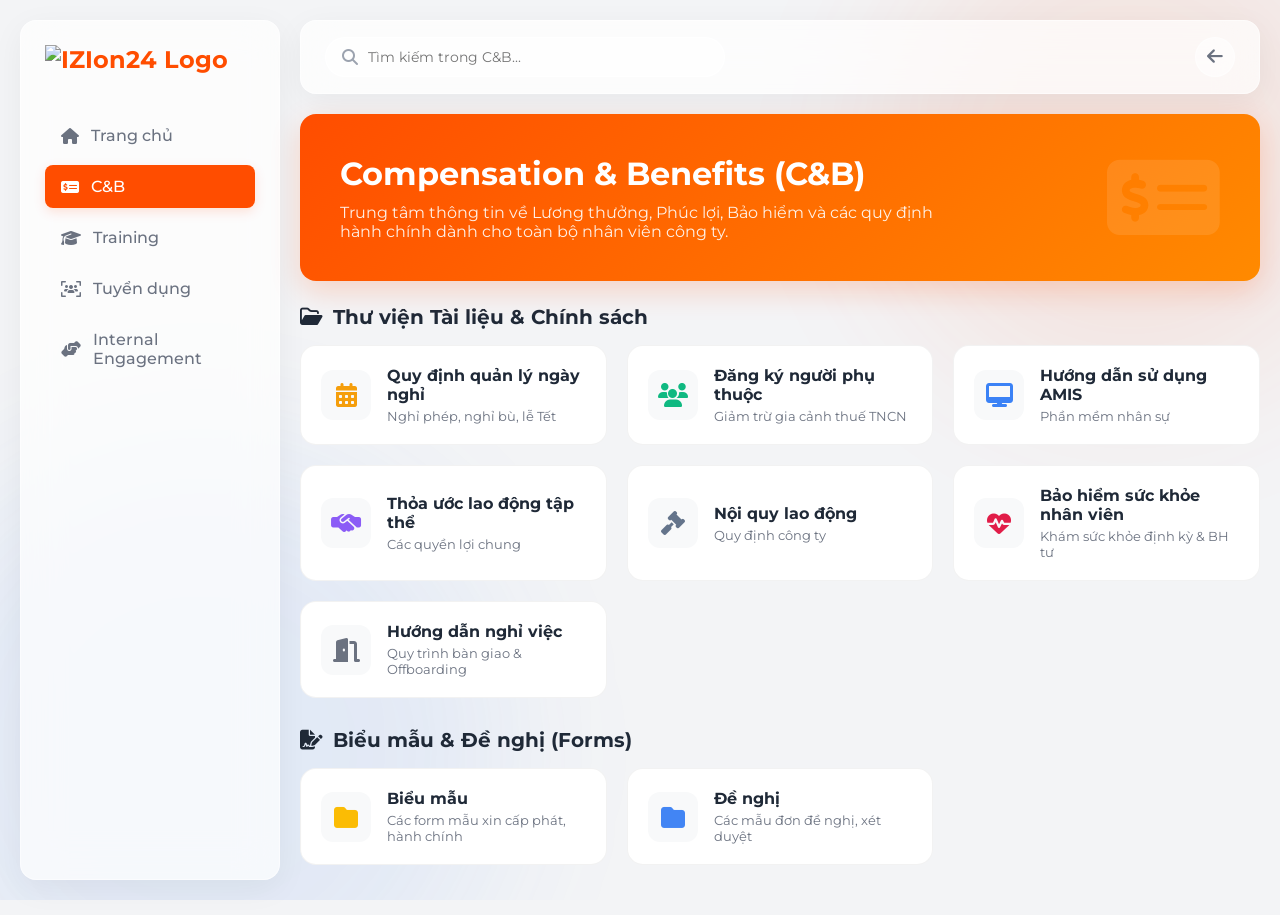
==== commit 27c2096e: "Update cb.html" ====
--- a/cb.html
+++ b/cb.html
@@ -4,6 +4,10 @@
     <meta charset="UTF-8">
     <meta name="viewport" content="width=device-width, initial-scale=1.0">
     <title>HR Portal - C&B</title>
+    <meta name="description" content="Compensation & Benefits (C&B) - Cổng tra cứu chính sách lương thưởng, chế độ phúc lợi, bảo hiểm và các biểu mẫu hành chính của nhân sự.">
+    <meta property="og:title" content="HR Portal - C&B">
+    <meta property="og:description" content="Compensation & Benefits (C&B) - Cổng tra cứu chính sách lương thưởng, chế độ phúc lợi, bảo hiểm và các biểu mẫu hành chính của nhân sự.">
+    <meta property="og:image" content="favicon.png">
     <link rel="icon" type="image/png" href="favicon.png">
     <link href="https://fonts.googleapis.com/css2?family=Montserrat:wght@300;400;500;600;700&display=swap" rel="stylesheet">
     <link rel="stylesheet" href="https://cdnjs.cloudflare.com/ajax/libs/font-awesome/6.4.0/css/all.min.css">
@@ -72,6 +76,7 @@
             justify-content: center;
             font-size: 24px;
             color: #1a73e8; /* Google Drive color */
+            flex-shrink: 0;
         }
         .drive-info h4 { font-size: 16px; margin-bottom: 4px; color: var(--text-main); }
         .drive-info p { font-size: 13px; color: var(--text-muted); }
--- a/style.css
+++ b/style.css
@@ -353,19 +353,19 @@
 }
 
 .dept-card h3 {
-    font-size: 18px;
+    font-size: 22px;
     font-weight: 600;
 }
 
 .dept-card p {
-    font-size: 14px;
+    font-size: 15px;
     color: var(--text-muted);
     line-height: 1.5;
     flex: 1;
 }
 
 .card-link {
-    font-size: 14px;
+    font-size: 15px;
     font-weight: 600;
     color: var(--primary);
     display: flex;
